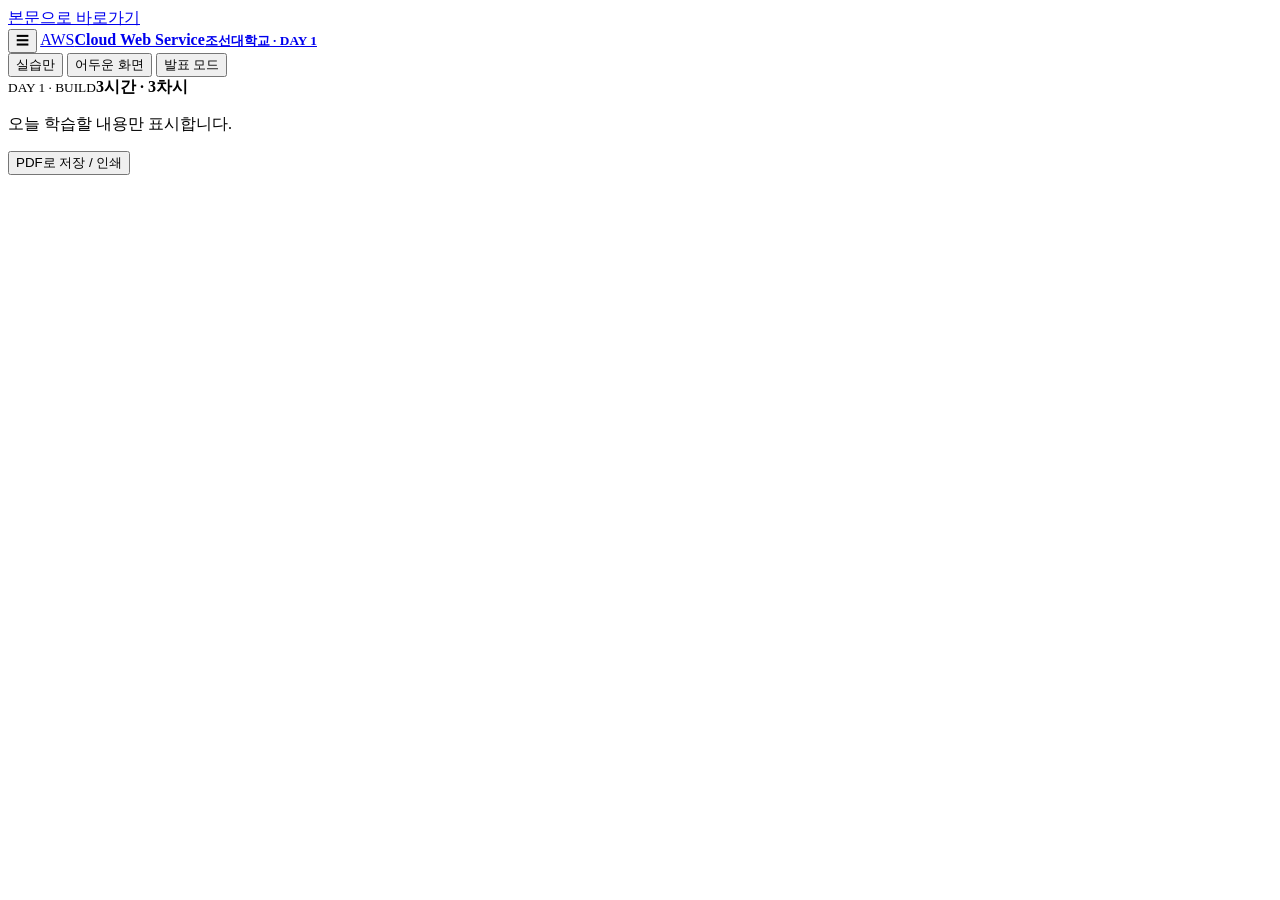
==== index.html @ 14985363 "Publish DAY 1 lecture site" ====
<!doctype html>
<html lang="ko">
<head>
  <meta charset="utf-8">
  <meta name="viewport" content="width=device-width,initial-scale=1">
  <meta name="description" content="IT 관련 전공 3·4학년을 위한 AWS 클라우드 웹서비스 구축 일자별 실습 교안">
  <meta name="theme-color" content="#111827">
  <title>조선대학교 AWS 클라우드 웹서비스 구축 · DAY 1</title>
  <link rel="icon" type="image/svg+xml" href="data:image/svg+xml,%3Csvg xmlns='http://www.w3.org/2000/svg' viewBox='0 0 64 64'%3E%3Crect width='64' height='64' rx='14' fill='%23111827'/%3E%3Cpath d='M14 38h36M19 29l13-10 13 10v16H19z' fill='none' stroke='%23ff9900' stroke-width='4' stroke-linecap='round' stroke-linejoin='round'/%3E%3C/svg%3E">
  <link rel="stylesheet" href="styles.css">
  <link rel="stylesheet" href="visuals.css">
  <link rel="stylesheet" href="effects.css">
</head>
<body>
  <a class="skip" href="#main">본문으로 바로가기</a>
  <header class="topbar">
    <button class="nav-toggle" id="navToggle" aria-label="목차 열기" aria-expanded="false">☰</button>
    <a class="brand" href="#home"><span>AWS</span><b>Cloud Web Service<small>조선대학교 · DAY 1</small></b></a>
    <div class="tools">
      <button id="practiceBtn" aria-pressed="false">실습만</button>
      <button id="themeBtn" aria-pressed="false">어두운 화면</button>
      <button class="accent" id="presentBtn">발표 모드</button>
    </div>
  </header>
  <aside class="sidebar" id="sidebar">
    <div class="side-head"><small>DAY 1 · BUILD</small><strong>3시간 · 3차시</strong><p>오늘 학습할 내용만 표시합니다.</p></div>
    <nav id="courseNav" aria-label="강의 목차"></nav>
    <button class="print" id="printBtn">PDF로 저장 / 인쇄</button>
  </aside>
  <main id="main">
    <section class="home" id="home"></section>
    <div id="lessonRoot"></div>
  </main>
  <div class="present-bar" id="presentBar" hidden><button id="prev">←</button><span id="counter">1 / 1</span><button id="next">→</button><button id="exit">발표 종료</button></div>
  <script src="course-day1.js"></script>
  <script src="app.js"></script>
</body>
</html>
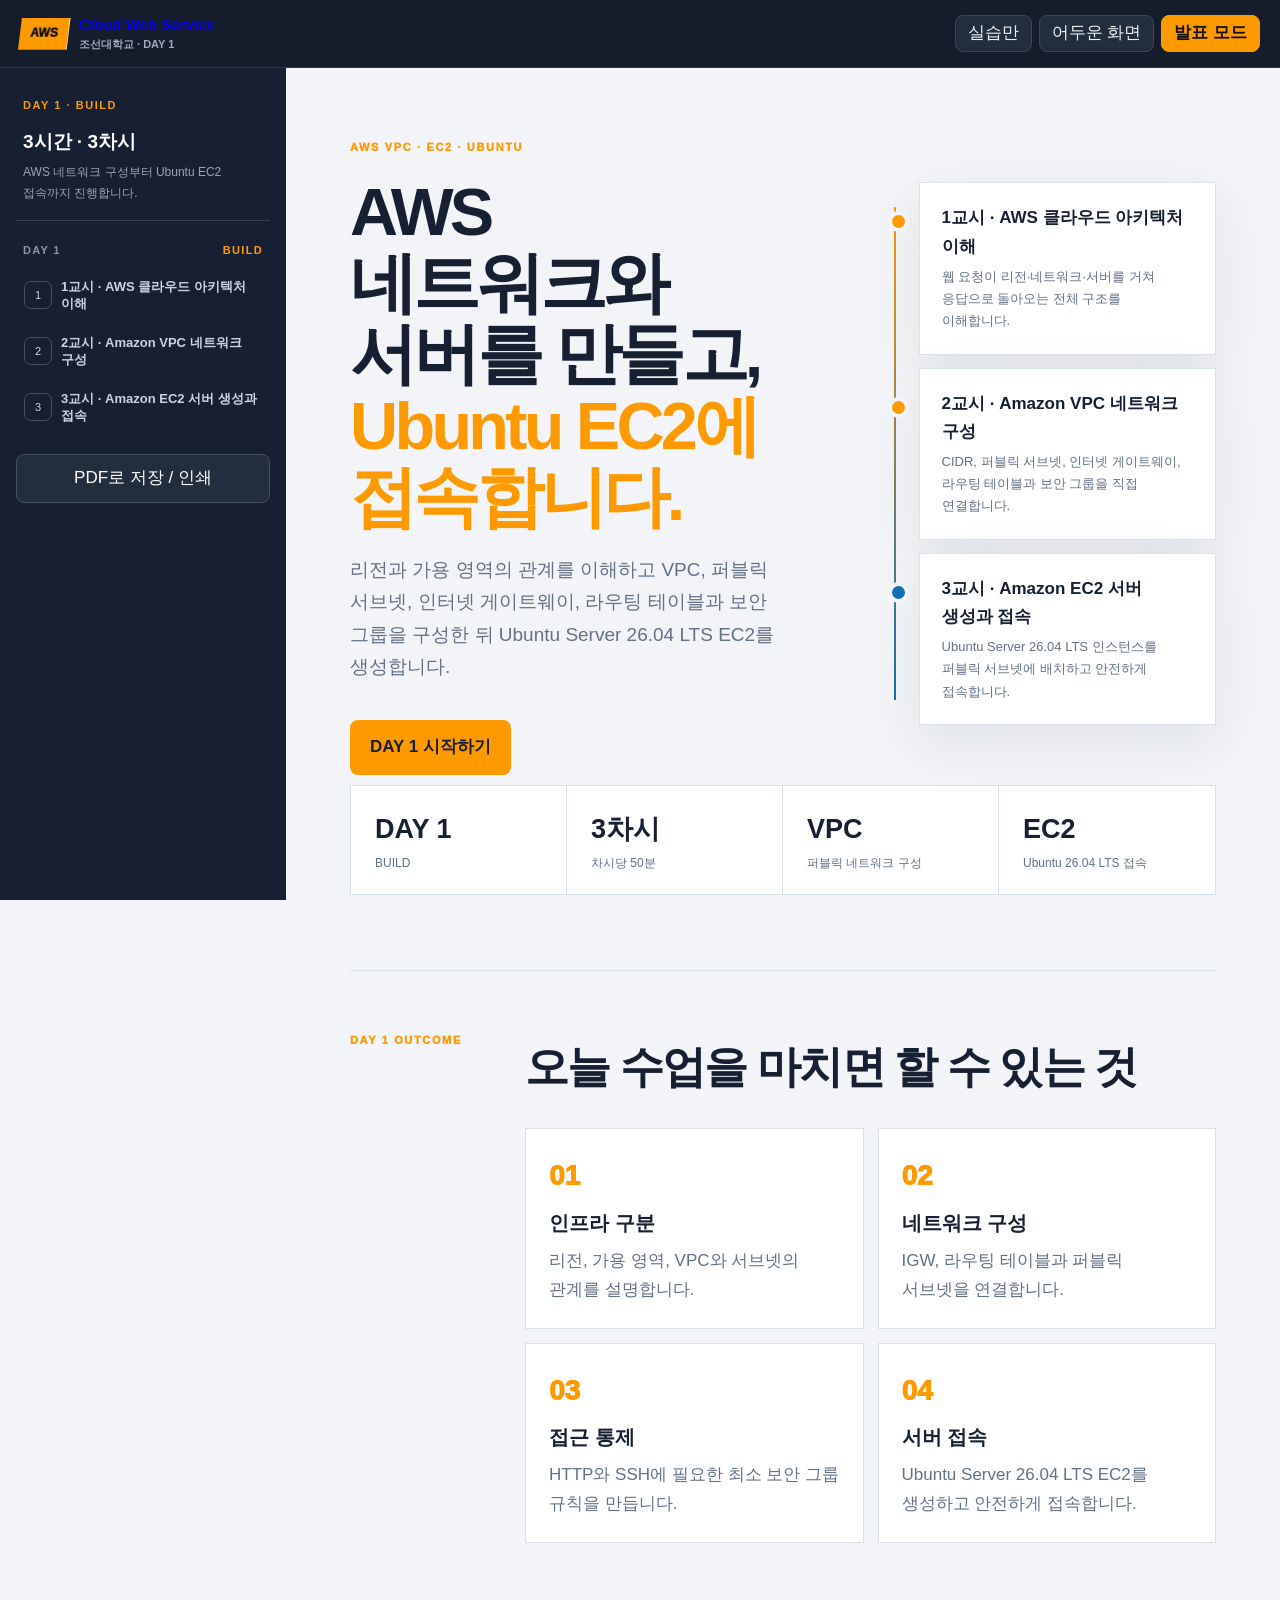
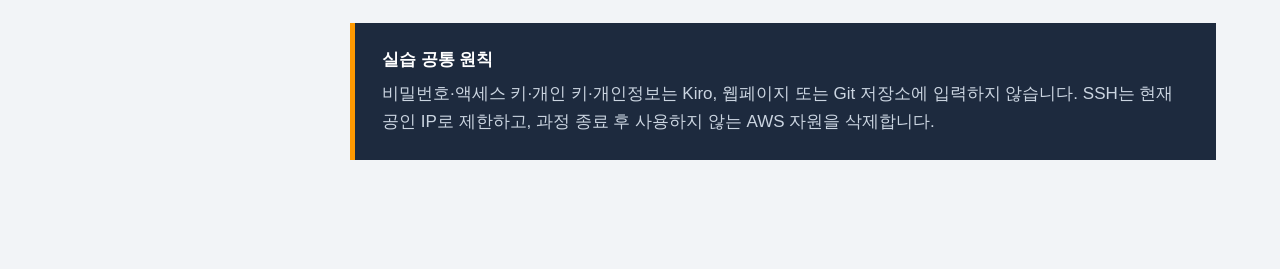
==== commit ad7210aa: "Version course data assets for fresh Pages loads" ====
--- a/index.html
+++ b/index.html
@@ -32,7 +32,7 @@
     <div id="lessonRoot"></div>
   </main>
   <div class="present-bar" id="presentBar" hidden><button id="prev">←</button><span id="counter">1 / 1</span><button id="next">→</button><button id="exit">발표 종료</button></div>
-  <script src="course-day1.js"></script>
+  <script src="course-day1.js?v=1459fa1e"></script>
   <script src="app.js"></script>
 </body>
 </html>
--- a/styles.css
+++ b/styles.css
@@ -0,0 +1 @@
+:root{--bg:#f2f4f7;--paper:#fff;--soft:#edf1f6;--ink:#172033;--muted:#647086;--line:#dbe1e9;--navy:#111827;--navy2:#1d2a3e;--orange:#ff9900;--orange2:#fff1d8;--blue:#146eb4;--green:#087a61;--red:#bd3540;--side:286px;--top:68px;--shadow:0 18px 52px rgba(17,24,39,.08)}*{box-sizing:border-box}html{scroll-behavior:smooth}body{margin:0;background:var(--bg);color:var(--ink);font:17px/1.7 Pretendard,"Noto Sans KR","Malgun Gothic",sans-serif;word-break:keep-all;-webkit-font-smoothing:antialiased}button{font:inherit;color:inherit}.skip{position:fixed;top:-60px;left:12px;z-index:999;background:#fff;padding:8px 12px}.skip:focus{top:8px}.topbar{position:fixed;inset:0 0 auto;z-index:90;height:var(--top);padding:0 20px;display:flex;align-items:center;gap:14px;background:rgba(17,24,39,.98);color:#fff;border-bottom:1px solid #2e3a4d}.brand{display:flex;align-items:center;gap:11px;text-decoration:none}.brand>span{display:grid;place-items:center;width:48px;height:31px;background:var(--orange);color:#111;font-size:12px;font-weight:950;transform:skew(-7deg)}.brand>b{font-size:15px;line-height:1.1}.brand small{display:block;color:#9eaabd;font-size:11px;margin-top:4px}.tools{margin-left:auto;display:flex;gap:7px}.tools button,.nav-toggle{min-height:37px;padding:0 12px;border:1px solid #3b4658;border-radius:8px;background:#222d3e;color:#eef2f7;cursor:pointer}.tools button:hover,.tools button[aria-pressed=true]{border-color:var(--orange);background:#3c2d17}.tools .accent{background:var(--orange);border-color:var(--orange);color:#111;font-weight:850}.nav-toggle{display:none;font-size:20px}.sidebar{position:fixed;left:0;top:var(--top);bottom:0;z-index:70;width:var(--side);padding:22px 16px;overflow-y:auto;background:#172033;color:#d8dfeb}.side-head{padding:0 7px 17px;border-bottom:1px solid #344054}.side-head small{color:var(--orange);font-size:11px;font-weight:900;letter-spacing:.14em}.side-head strong{display:block;margin-top:7px;color:#fff;font-size:19px}.side-head p{margin:4px 0 0;color:#98a5b8;font-size:12px}.daynav{margin:20px 0}.daynav>strong{display:flex;justify-content:space-between;padding:0 7px 6px;color:#8795a9;font-size:11px;letter-spacing:.12em}.daynav>strong em{color:var(--orange);font-style:normal}.navlesson{width:100%;display:grid;grid-template-columns:29px 1fr;gap:8px;align-items:center;margin:3px 0;padding:9px 8px;border:0;border-radius:9px;background:transparent;color:#cbd5e1;text-align:left;cursor:pointer}.navlesson:hover,.navlesson.active{background:#273449;color:#fff}.navlesson i{display:grid;place-items:center;width:28px;height:28px;border:1px solid #445065;border-radius:7px;font-style:normal;font-size:11px}.navlesson.active i{background:var(--orange);border-color:var(--orange);color:#111;font-weight:900}.navlesson span{font-size:13px;font-weight:700;line-height:1.35}.print{width:100%;padding:9px;border:1px solid #445065;border-radius:8px;background:#222d3e;color:#fff;cursor:pointer}main{margin-left:var(--side);padding-top:var(--top);min-height:100vh}.home,.lesson{max-width:1450px;margin:auto;padding:clamp(32px,5vw,76px)}.hero{display:grid;grid-template-columns:1.15fr .85fr;gap:clamp(35px,6vw,90px);align-items:center;min-height:480px}.hero small,.home-block>small,.lesson-tag,.slide-no{color:var(--orange);font-size:11px;font-weight:950;letter-spacing:.15em}.hero h1{margin:16px 0 21px;font-size:clamp(42px,5.2vw,73px);line-height:1.07;letter-spacing:-.055em}.hero h1 em{color:var(--orange);font-style:normal}.hero p{max-width:740px;color:var(--muted);font-size:19px}.hero button{margin-top:18px;padding:13px 20px;border:0;border-radius:8px;background:var(--orange);font-weight:900;cursor:pointer}.hero ol{position:relative;margin:0;padding:0 0 0 38px;list-style:none}.hero ol:before{content:"";position:absolute;left:13px;top:38px;bottom:38px;width:2px;background:linear-gradient(var(--orange),var(--blue))}.hero li{position:relative;margin:13px 0;padding:21px 22px;border:1px solid var(--line);background:var(--paper);box-shadow:var(--shadow)}.hero li:before{content:"";position:absolute;left:-32px;top:28px;width:13px;height:13px;border:4px solid var(--bg);border-radius:50%;background:var(--orange)}.hero li:nth-child(3):before{background:var(--blue)}.hero li b,.hero li span{display:block}.hero li span{margin-top:4px;color:var(--muted);font-size:13px}.stats{display:grid;grid-template-columns:repeat(4,1fr);margin:10px 0 75px;border:1px solid var(--line);background:var(--paper)}.stats div{padding:21px 24px;border-right:1px solid var(--line)}.stats div:last-child{border:0}.stats b,.stats span{display:block}.stats b{font-size:27px}.stats span{color:var(--muted);font-size:12px}.home-block{display:grid;grid-template-columns:150px 1fr;gap:25px;padding:60px 0;border-top:1px solid var(--line)}.home-block h2{margin:0 0 23px;font-size:clamp(29px,3.4vw,46px);letter-spacing:-.04em}.four,.grid2,.grid3{display:grid;gap:14px}.four,.grid2{grid-template-columns:repeat(2,1fr)}.grid3{grid-template-columns:repeat(3,1fr)}.four article,.card{padding:23px;border:1px solid var(--line);background:var(--paper)}.four article>b,.metric{color:var(--orange);font-size:28px;font-weight:950}.four h3,.card h3{margin:7px 0 6px}.four p,.card p{margin:0;color:var(--muted)}.notice{margin:20px 0 45px;padding:23px 27px;border-left:5px solid var(--orange);background:var(--navy2);color:#fff}.notice p{margin:5px 0 0;color:#cbd5e1}.lesson{display:none}.lesson.active{display:block}.lesson-hero{position:relative;overflow:hidden;min-height:300px;padding:clamp(35px,5vw,65px);display:flex;flex-direction:column;justify-content:flex-end;background:var(--navy);color:#fff}.lesson-hero:after{content:attr(data-index);position:absolute;right:-8px;top:-55px;color:rgba(255,153,0,.11);font-size:210px;font-weight:950}.lesson-hero>*{position:relative;z-index:1}.lesson-hero h1{margin:13px 0 10px;max-width:900px;font-size:clamp(40px,5vw,66px);line-height:1.08;letter-spacing:-.05em}.lesson-hero p{max-width:900px;margin:0;color:#c9d2df;font-size:18px}.plan{display:grid;grid-template-columns:170px 1fr;gap:20px;padding:25px 28px;margin:20px 0;border:1px solid var(--line);background:var(--paper)}.plan div{display:flex;flex-wrap:wrap;gap:8px}.plan span{padding:6px 9px;border-radius:5px;background:var(--soft);color:var(--muted);font-size:12px}.slide{min-height:410px;margin:20px 0;padding:clamp(29px,4.5vw,61px);border:1px solid var(--line);background:var(--paper);box-shadow:0 12px 40px rgba(17,24,39,.045)}.slide.practice{border-top:5px solid var(--orange)}.slide.trouble{border-top:5px solid var(--red)}.slide.summary{background:var(--navy);color:#fff}.slide h2{max-width:1050px;margin:10px 0 12px;font-size:clamp(30px,3.6vw,49px);line-height:1.18;letter-spacing:-.045em}.lead{margin:0 0 25px;color:var(--muted);font-size:18px}.summary .lead,.summary p,.summary li{color:#cbd5e1}.card.accent{background:var(--orange2);border-color:#ffd08a}.card.dark{background:var(--navy2);border-color:var(--navy2);color:#fff}.card.dark p{color:#cbd5e1}.flow{display:flex;gap:10px;margin:25px 0}.flow>div{position:relative;flex:1;padding:19px;border:1px solid var(--line);background:var(--soft)}.flow>div:not(:last-child):after{content:"→";position:absolute;z-index:2;right:-17px;top:50%;width:24px;height:24px;display:grid;place-items:center;transform:translateY(-50%);border-radius:50%;background:var(--orange);color:#111;font-weight:950}.flow b,.flow span{display:block}.flow span{margin-top:4px;color:var(--muted);font-size:13px}.compare{display:grid;grid-template-columns:1fr auto 1fr;gap:13px;align-items:stretch;margin:24px 0}.compare article{padding:24px;border:1px solid var(--line);background:var(--soft)}.compare mark{display:grid;place-items:center;background:none;color:var(--orange);font-weight:950}.layers{display:grid;gap:8px;margin:24px 0}.layers div{display:grid;grid-template-columns:180px 1fr;gap:12px;padding:14px 18px;border-left:6px solid var(--blue);background:var(--soft)}.layers div:nth-child(2){border-color:var(--orange)}.layers div:nth-child(3){border-color:var(--green)}.layers div:nth-child(4){border-color:#e2bd25}.layers span{color:var(--muted)}.callout{margin:23px 0;padding:18px 21px;border-left:5px solid var(--blue);background:#e9f4fc;color:#173c58}.callout.warn{border-color:var(--orange);background:var(--orange2);color:#573506}.callout.danger{border-color:var(--red);background:#ffedef;color:#6b1f25}.question{margin:22px 0;padding:19px 22px;border:1px dashed var(--orange);background:var(--orange2)}.steps{counter-reset:s;display:grid;gap:0;margin:25px 0}.step{position:relative;padding:0 0 24px 55px}.step:before{counter-increment:s;content:counter(s);position:absolute;left:0;top:0;width:39px;height:39px;display:grid;place-items:center;border-radius:9px;background:var(--orange);color:#111;font-weight:950}.step:not(:last-child):after{content:"";position:absolute;left:19px;top:42px;bottom:3px;width:2px;background:var(--line)}.step h3{margin:0 0 4px}.step p{margin:0;color:var(--muted)}.result{display:inline-block;margin-top:7px;padding:4px 8px;border-radius:4px;background:#e6f5ef;color:#08634c;font-size:12px;font-weight:850}.table{overflow:auto;margin:22px 0}table{width:100%;min-width:700px;border-collapse:collapse}th,td{padding:13px 15px;border:1px solid var(--line);text-align:left;vertical-align:top}th{background:var(--navy);color:#fff;font-size:13px}tr:nth-child(even) td{background:var(--soft)}pre{position:relative;margin:17px 0;padding:18px 80px 18px 19px;overflow:auto;background:#0c1320;color:#dbe7f5;font:14px/1.65 Consolas,monospace;white-space:pre-wrap}.copy{position:absolute;right:9px;top:9px;padding:5px 8px;border:1px solid #405069;border-radius:4px;background:#1d2a3d;color:#fff;cursor:pointer}.check{display:grid;gap:8px;margin:22px 0}.check label{display:flex;gap:10px;padding:11px 13px;border:1px solid var(--line);background:var(--soft)}.check input{accent-color:var(--orange)}.refs a{color:var(--blue);overflow-wrap:anywhere}.present-bar{position:fixed;z-index:300;left:50%;bottom:16px;transform:translateX(-50%);display:flex;align-items:center;gap:8px;padding:8px;border-radius:11px;background:#111827;color:#fff;box-shadow:0 15px 45px #0005}.present-bar[hidden]{display:none}.present-bar button{height:37px;min-width:41px;border:1px solid #3e495b;border-radius:6px;background:#222d3e;color:#fff}.present-bar span{min-width:70px;text-align:center;font-size:12px}.practice-only .slide:not(.practice):not(.trouble):not(.summary){display:none}.dark{--bg:#0d1521;--paper:#141e2c;--soft:#1a283b;--ink:#eef3f9;--muted:#aab6c7;--line:#324058;--orange2:#3a2a14}.dark .callout{background:#153148;color:#d8edff}.dark .callout.warn,.dark .question{background:#3a2b15;color:#ffe0aa}.dark .callout.danger{background:#3d1e24;color:#ffd5d9}.presenting{overflow:hidden}.presenting .topbar,.presenting .sidebar,.presenting .lesson-hero,.presenting .plan{display:none}.presenting main{margin:0;padding:0}.presenting .home{display:none!important}.presenting .lesson{max-width:none;height:100vh;padding:0}.presenting .slide{display:none!important;width:100vw;height:100vh;min-height:0;margin:0;padding:clamp(45px,7vw,105px);border:0;overflow:auto;box-shadow:none}.presenting .slide.current{display:block!important}.presenting .slide h2{font-size:clamp(43px,5vw,72px);max-width:1200px}.presenting .slide .lead{font-size:clamp(19px,2vw,28px)}.presenting .slide p,.presenting .slide li{font-size:clamp(18px,1.55vw,25px)}@media(max-width:1050px){:root{--side:252px}.hero{grid-template-columns:1fr}.grid3{grid-template-columns:repeat(2,1fr)}.tools button:not(.accent){display:none}}@media(max-width:760px){:root{--top:62px}.topbar{padding:0 11px}.nav-toggle{display:block}.brand small{display:none}.sidebar{width:min(310px,88vw);transform:translateX(-100%);transition:.22s}.sidebar.open{transform:none}main{margin:0}.home,.lesson{padding:24px 15px 55px}.hero h1{font-size:40px}.stats{grid-template-columns:repeat(2,1fr)}.stats div:nth-child(2){border-right:0}.home-block{grid-template-columns:1fr}.four,.grid2,.grid3{grid-template-columns:1fr}.plan{grid-template-columns:1fr}.slide{padding:29px 21px;min-height:0}.flow{flex-direction:column}.flow>div:not(:last-child):after{right:50%;top:auto;bottom:-17px;transform:translateX(50%) rotate(90deg)}.compare{grid-template-columns:1fr}.compare mark{transform:rotate(90deg)}.layers div{grid-template-columns:1fr}.tools .accent{padding:0 9px}}@media print{body{font-size:11pt}.topbar,.sidebar,.present-bar,.copy{display:none!important}main{margin:0;padding:0}.home,.lesson,.lesson.active{display:block!important;max-width:none;padding:0}.lesson{page-break-before:always}.slide{display:block!important;min-height:0;margin:0;padding:26px 0;border:0;border-top:1px solid #bbb;box-shadow:none;break-inside:avoid}}@media(prefers-reduced-motion:reduce){*{scroll-behavior:auto!important;animation:none!important;transition:none!important}}
--- a/visuals.css
+++ b/visuals.css
@@ -0,0 +1,909 @@
+/* 발표용 시각 자료: 일반 카드는 중립, 의미가 있는 상태만 색으로 구분 */
+.card.accent,
+.card.dark {
+  background: var(--paper);
+  border-color: var(--line);
+  color: var(--ink);
+}
+
+.card.dark p {
+  color: var(--muted);
+}
+
+.visual-icon {
+  display: grid;
+  place-items: center;
+  flex: 0 0 auto;
+  width: 64px;
+  height: 64px;
+  border: 1px solid color-mix(in srgb, var(--orange) 42%, var(--line));
+  border-radius: 18px;
+  background: color-mix(in srgb, var(--orange) 10%, var(--paper));
+  color: var(--orange);
+}
+
+.visual-icon svg {
+  display: block;
+  width: 42px;
+  height: 42px;
+  fill: none;
+  stroke: currentColor;
+  stroke-width: 3;
+  stroke-linecap: round;
+  stroke-linejoin: round;
+}
+
+.visual-card {
+  position: relative;
+  min-height: 206px;
+  display: grid;
+  grid-template-columns: 1fr 72px;
+  grid-template-areas:
+    "metric icon"
+    "title icon"
+    "copy copy";
+  align-content: start;
+  column-gap: 16px;
+}
+
+.visual-card .metric {
+  grid-area: metric;
+  align-self: center;
+}
+
+.visual-card .card-icon {
+  grid-area: icon;
+  width: 68px;
+  height: 68px;
+}
+
+.visual-card h3 {
+  grid-area: title;
+}
+
+.visual-card p {
+  grid-area: copy;
+  margin-top: 9px;
+}
+
+.visual-stage {
+  position: relative;
+  margin: 25px 0;
+  padding: clamp(22px, 3vw, 36px);
+  overflow: hidden;
+  border: 1px solid var(--line);
+  border-radius: 20px;
+  background: linear-gradient(135deg, color-mix(in srgb, var(--blue) 5%, var(--paper)), var(--paper));
+}
+
+.diagram-node {
+  min-width: 0;
+  display: flex;
+  flex-direction: column;
+  align-items: center;
+  justify-content: center;
+  gap: 8px;
+  padding: 20px;
+  border: 1px solid var(--line);
+  border-radius: 16px;
+  background: var(--paper);
+  text-align: center;
+  box-shadow: 0 12px 30px rgba(17, 24, 39, .06);
+}
+
+.diagram-node .visual-icon {
+  width: 72px;
+  height: 72px;
+}
+
+.diagram-node b {
+  font-size: 20px;
+}
+
+.diagram-node small,
+.az-card small,
+.region-title small,
+.bucket-shell small,
+.object-stack small {
+  display: block;
+  color: var(--muted);
+  font-size: 14px;
+  line-height: 1.45;
+}
+
+.diagram-node.selected {
+  border: 1px solid var(--line);
+  box-shadow: none;
+}
+
+.diagram-arrow {
+  display: grid;
+  place-items: center;
+  color: var(--orange);
+  font-size: 32px;
+  font-weight: 950;
+}
+
+.infra-zoom,
+.service-route {
+  display: grid;
+  grid-template-columns: 1fr 54px 1fr 54px 1fr;
+  align-items: stretch;
+  gap: 7px;
+}
+
+.region-criteria {
+  display: grid;
+  grid-template-columns: repeat(4, 1fr);
+  gap: 9px;
+  margin-top: 14px;
+}
+
+.region-criteria span,
+.concept-key span {
+  padding: 13px 15px;
+  border: 1px solid var(--line);
+  border-radius: 10px;
+  background: var(--soft);
+  color: var(--muted);
+  font-size: 14px;
+}
+
+.region-criteria b,
+.concept-key b {
+  display: block;
+  color: var(--ink);
+  font-size: 15px;
+}
+
+.az-visual {
+  padding-top: 22px;
+}
+
+.region-title {
+  display: flex;
+  align-items: center;
+  gap: 15px;
+  margin-bottom: 20px;
+}
+
+.region-title .visual-icon {
+  width: 58px;
+  height: 58px;
+}
+
+.region-title b {
+  display: block;
+  font-size: 21px;
+}
+
+.az-grid {
+  display: grid;
+  grid-template-columns: repeat(3, 1fr);
+  gap: 14px;
+}
+
+.az-card {
+  position: relative;
+  display: flex;
+  flex-direction: column;
+  align-items: center;
+  gap: 7px;
+  padding: 20px;
+  border: 1px solid var(--line);
+  border-radius: 15px;
+  background: var(--paper);
+  text-align: center;
+}
+
+.az-card .visual-icon {
+  width: 62px;
+  height: 62px;
+}
+
+.az-link {
+  display: grid;
+  grid-template-columns: 1fr auto 1fr;
+  align-items: center;
+  gap: 12px;
+  margin-top: 16px;
+  color: var(--blue);
+  font-size: 13px;
+  font-weight: 850;
+}
+
+.az-link i {
+  height: 2px;
+  background: repeating-linear-gradient(90deg, var(--blue) 0 9px, transparent 9px 15px);
+}
+
+.ha-visual {
+  display: grid;
+  justify-items: center;
+}
+
+.traffic-source {
+  display: flex;
+  align-items: center;
+  gap: 12px;
+}
+
+.traffic-source .visual-icon {
+  width: 58px;
+  height: 58px;
+}
+
+.traffic-split {
+  position: relative;
+  margin: 14px 0 28px;
+  padding: 6px 14px;
+  border-radius: 999px;
+  background: var(--navy);
+  color: #fff;
+  font-size: 13px;
+  font-weight: 850;
+}
+
+.traffic-split::after {
+  content: "";
+  position: absolute;
+  top: 100%;
+  left: 50%;
+  width: min(46vw, 500px);
+  height: 32px;
+  transform: translateX(-50%);
+  border: 2px solid var(--blue);
+  border-top: 0;
+  border-bottom: 0;
+}
+
+.ha-targets {
+  width: min(760px, 100%);
+  display: grid;
+  grid-template-columns: repeat(2, 1fr);
+  gap: 18px;
+}
+
+.ha-targets .failed {
+  border-color: #e8a0a6;
+  background: #fff6f7;
+}
+
+.ha-targets .failed .visual-icon {
+  color: var(--red);
+  border-color: #e8a0a6;
+  background: #ffedef;
+}
+
+.ha-targets .failed::after {
+  content: "×";
+  position: absolute;
+  top: 10px;
+  right: 14px;
+  color: var(--red);
+  font-size: 30px;
+  font-weight: 950;
+}
+
+.ha-targets .healthy {
+  border-color: #78c6ad;
+  background: #f2fbf7;
+}
+
+.ha-targets .healthy .visual-icon {
+  color: var(--green);
+  border-color: #78c6ad;
+  background: #e6f5ef;
+}
+
+.service-state {
+  margin-top: 18px;
+  padding: 9px 17px;
+  border-radius: 999px;
+  background: #e6f5ef;
+  color: #08634c;
+}
+
+.request-route {
+  display: grid;
+  grid-template-columns: 1fr auto 1fr auto 1fr auto 1fr;
+  align-items: center;
+  gap: 9px;
+}
+
+.request-route .diagram-node {
+  padding: 16px 12px;
+}
+
+.request-route .diagram-node b {
+  font-size: 16px;
+}
+
+.request-route .diagram-node .visual-icon {
+  width: 58px;
+  height: 58px;
+}
+
+.route-line {
+  position: relative;
+  color: var(--blue);
+  font-size: 12px;
+  font-weight: 850;
+}
+
+.route-line::after {
+  content: "→";
+  display: block;
+  color: var(--orange);
+  font-size: 28px;
+  line-height: 1;
+}
+
+.route-line.return::after {
+  content: "←";
+}
+
+.s3-visual {
+  display: grid;
+  grid-template-columns: .85fr 1.4fr;
+  gap: 22px;
+  align-items: center;
+}
+
+.bucket-shell {
+  display: flex;
+  flex-direction: column;
+  align-items: center;
+  gap: 8px;
+  text-align: center;
+}
+
+.bucket-shell .visual-icon {
+  width: 108px;
+  height: 108px;
+  border-radius: 28px;
+}
+
+.bucket-shell .visual-icon svg {
+  width: 72px;
+  height: 72px;
+}
+
+.object-stack {
+  display: grid;
+  gap: 9px;
+}
+
+.object-stack article {
+  display: grid;
+  grid-template-columns: 48px 1fr;
+  grid-template-areas: "icon title" "icon copy";
+  column-gap: 12px;
+  align-items: center;
+  padding: 12px 14px;
+  border: 1px solid var(--line);
+  border-radius: 12px;
+  background: var(--paper);
+}
+
+.object-stack .visual-icon {
+  grid-area: icon;
+  width: 48px;
+  height: 48px;
+  border-radius: 12px;
+}
+
+.object-stack .visual-icon svg {
+  width: 30px;
+  height: 30px;
+}
+
+.object-stack b {
+  grid-area: title;
+}
+
+.object-stack small {
+  grid-area: copy;
+}
+
+.concept-key {
+  display: grid;
+  grid-template-columns: repeat(3, 1fr);
+  gap: 9px;
+}
+
+.dark .visual-stage {
+  background: linear-gradient(135deg, #101d2d, var(--paper));
+}
+
+.dark .visual-icon {
+  background: #2b251e;
+}
+
+.dark .ha-targets .failed {
+  background: #351b21;
+}
+
+.dark .ha-targets .healthy {
+  background: #133429;
+}
+
+.dark .service-state {
+  background: #173c32;
+  color: #b9f1da;
+}
+
+.presenting .visual-card {
+  min-height: 250px;
+}
+
+.presenting .visual-icon {
+  width: 82px;
+  height: 82px;
+}
+
+.presenting .visual-icon svg {
+  width: 54px;
+  height: 54px;
+}
+
+.presenting .visual-stage {
+  margin-top: 32px;
+}
+
+.presenting .diagram-node b {
+  font-size: clamp(20px, 1.8vw, 28px);
+}
+
+.presenting .diagram-node small,
+.presenting .az-card small,
+.presenting .region-title small,
+.presenting .bucket-shell small,
+.presenting .object-stack small {
+  font-size: clamp(14px, 1.15vw, 18px);
+}
+
+@media (max-width: 900px) {
+  .infra-zoom,
+  .service-route {
+    grid-template-columns: 1fr;
+  }
+
+  .diagram-arrow {
+    transform: rotate(90deg);
+  }
+
+  .region-criteria,
+  .concept-key {
+    grid-template-columns: repeat(2, 1fr);
+  }
+
+  .request-route {
+    grid-template-columns: 1fr;
+  }
+
+  .route-line {
+    text-align: center;
+  }
+
+  .route-line::after {
+    transform: rotate(90deg);
+  }
+
+  .s3-visual {
+    grid-template-columns: 1fr;
+  }
+
+  .traffic-split::after {
+    width: 70vw;
+  }
+
+  .presenting .visual-stage {
+    overflow: auto;
+  }
+}
+
+@media (max-width: 620px) {
+  .region-criteria,
+  .concept-key,
+  .az-grid,
+  .ha-targets {
+    grid-template-columns: 1fr;
+  }
+
+  .traffic-split::after {
+    display: none;
+  }
+
+  .visual-card {
+    min-height: 0;
+  }
+
+  .visual-stage,
+  .presenting .visual-stage {
+    padding: 18px;
+    border-radius: 14px;
+  }
+}
+
+@media print {
+  .visual-stage,
+  .visual-card {
+    break-inside: avoid;
+  }
+}
+
+/* 발표 모드에서 S3 객체 목록의 작은 아이콘이 본문을 침범하지 않도록 크기를 고정 */
+.presenting .object-stack article {
+  min-height: 94px;
+  grid-template-columns: 64px minmax(0, 1fr);
+}
+
+.presenting .object-stack .visual-icon {
+  width: 60px;
+  height: 60px;
+}
+
+.presenting .object-stack .visual-icon svg {
+  width: 38px;
+  height: 38px;
+}
+
+.presenting .object-stack b,
+.presenting .object-stack small {
+  min-width: 0;
+  overflow-wrap: anywhere;
+}
+
+/* 실습 단계의 흰색 표시는 입력란이 아니라 단계 완료 후 확인할 결과임을 명시 */
+.result {
+  display: inline-flex;
+  align-items: center;
+  gap: 7px;
+  border: 1px solid #a8d5c6;
+  background: #eff9f5;
+}
+
+.result::before {
+  content: "확인 결과";
+  padding-right: 7px;
+  border-right: 1px solid #a8d5c6;
+  color: var(--green);
+  font-size: .9em;
+  font-weight: 950;
+}
+
+.presenting .result {
+  padding: 7px 10px;
+  font-size: clamp(13px, 1vw, 16px);
+}
+
+.dark .result {
+  border-color: #357c68;
+  background: #173c32;
+  color: #c8f3e3;
+}
+
+.dark .result::before {
+  border-color: #357c68;
+  color: #77d7b7;
+}
+
+.practice-only .lesson.active::before {
+  content: "실습 화면만 표시 중 · 전체 강의를 보려면 상단의 ‘전체 보기’를 선택하세요.";
+  display: block;
+  margin-bottom: 14px;
+  padding: 11px 15px;
+  border-left: 5px solid var(--orange);
+  background: var(--orange2);
+  color: var(--ink);
+  font-size: 14px;
+  font-weight: 800;
+}
+
+.presenting.practice-only .lesson.active::before {
+  display: none;
+}
+
+@media print {
+  .practice-only .lesson.active::before {
+    display: none;
+  }
+}
+
+/* VPC와 서버 구조를 실제 연결 관계로 표현하는 강의용 다이어그램 */
+.vpc-map {
+  display: grid;
+  grid-template-columns: minmax(0, 1fr) 210px;
+  gap: 22px;
+  align-items: center;
+}
+
+.vpc-boundary {
+  padding: 18px;
+  border: 2px solid var(--blue);
+  border-radius: 18px;
+  background: color-mix(in srgb, var(--blue) 5%, var(--paper));
+}
+
+.vpc-boundary > b {
+  display: block;
+  margin-bottom: 14px;
+  font-size: 20px;
+}
+
+.subnet-block {
+  display: grid;
+  grid-template-columns: 64px minmax(0, 1fr) minmax(130px, .45fr);
+  gap: 14px;
+  align-items: center;
+  padding: 18px;
+  border: 1px dashed var(--blue);
+  border-radius: 14px;
+  background: var(--paper);
+}
+
+.subnet-block small,
+.gateway-node small,
+.mini-instance small,
+.security-flow small,
+.diag-stack small,
+.architecture-final small,
+.cleanup-flow small {
+  display: block;
+  color: var(--muted);
+  font-size: 13px;
+}
+
+.mini-instance,
+.gateway-node {
+  display: grid;
+  justify-items: center;
+  gap: 7px;
+  padding: 15px;
+  border: 1px solid var(--line);
+  border-radius: 13px;
+  background: var(--paper);
+  text-align: center;
+}
+
+.mini-instance .visual-icon,
+.gateway-node .visual-icon {
+  width: 58px;
+  height: 58px;
+}
+
+.mini-instance.selected {
+  border: 1px solid var(--line);
+}
+
+.security-flow {
+  display: grid;
+  grid-template-columns: 1fr 1.1fr 1fr;
+  grid-template-areas:
+    "web gate server"
+    "admin gate server";
+  gap: 14px;
+  align-items: center;
+}
+
+.security-client,
+.security-gate,
+.security-server {
+  display: grid;
+  justify-items: center;
+  gap: 7px;
+  padding: 18px;
+  border: 1px solid var(--line);
+  border-radius: 14px;
+  background: var(--paper);
+  text-align: center;
+}
+
+.security-client { grid-area: web; }
+.security-client.admin { grid-area: admin; }
+.security-gate {
+  grid-area: gate;
+  border: 2px solid var(--blue);
+}
+.security-server { grid-area: server; }
+
+.security-flow > div {
+  position: relative;
+}
+
+.security-client::after,
+.security-gate::after {
+  content: "→";
+  position: absolute;
+  right: -22px;
+  top: 50%;
+  transform: translateY(-50%);
+  color: var(--orange);
+  font-size: 24px;
+  font-weight: 900;
+}
+
+.diag-stack {
+  display: grid;
+  grid-template-columns: repeat(5, 1fr);
+  gap: 10px;
+}
+
+.diag-stack > div {
+  display: grid;
+  justify-items: center;
+  gap: 8px;
+  padding: 18px 12px;
+  border: 1px solid var(--line);
+  border-radius: 13px;
+  background: var(--paper);
+  text-align: center;
+}
+
+.architecture-final {
+  display: grid;
+  grid-template-columns: 150px minmax(0, 1fr) 150px;
+  gap: 18px;
+  align-items: center;
+}
+
+.arch-user,
+.arch-dev {
+  display: grid;
+  justify-items: center;
+  gap: 8px;
+  text-align: center;
+}
+
+.arch-vpc {
+  display: grid;
+  grid-template-columns: repeat(2, 1fr);
+  gap: 10px;
+  padding: 18px;
+  border: 2px solid var(--blue);
+  border-radius: 18px;
+}
+
+.arch-vpc > b,
+.arch-subnet {
+  grid-column: 1 / -1;
+}
+
+.arch-vpc > div {
+  display: flex;
+  align-items: center;
+  gap: 9px;
+  padding: 12px;
+  border: 1px solid var(--line);
+  border-radius: 12px;
+  background: var(--paper);
+}
+
+.arch-vpc .visual-icon {
+  width: 46px;
+  height: 46px;
+  border-radius: 11px;
+}
+
+.arch-subnet {
+  flex-wrap: wrap;
+  border-style: dashed !important;
+}
+
+.arch-subnet > b {
+  width: 100%;
+}
+
+.cleanup-flow {
+  display: grid;
+  grid-template-columns: repeat(6, 1fr);
+  gap: 9px;
+}
+
+.cleanup-flow > div {
+  display: grid;
+  align-content: start;
+  gap: 6px;
+  min-width: 0;
+  padding: 15px 12px;
+  border: 1px solid var(--line);
+  border-radius: 12px;
+  background: var(--paper);
+}
+
+.cleanup-flow span {
+  display: grid;
+  place-items: center;
+  width: 30px;
+  height: 30px;
+  border-radius: 50%;
+  background: var(--navy);
+  color: #fff;
+  font-weight: 900;
+}
+
+.presenting .slide {
+  width: 100%;
+  height: 100dvh;
+  padding-bottom: 92px;
+}
+
+.presenting .flow > div,
+.presenting .card {
+  min-width: 0;
+}
+
+.presenting .table {
+  max-height: 52vh;
+}
+
+@media (max-width: 1000px) {
+  .vpc-map,
+  .architecture-final {
+    grid-template-columns: 1fr;
+  }
+
+  .security-flow {
+    grid-template-columns: 1fr;
+    grid-template-areas: "web" "admin" "gate" "server";
+  }
+
+  .security-client::after,
+  .security-gate::after {
+    display: none;
+  }
+
+  .diag-stack {
+    grid-template-columns: repeat(2, 1fr);
+  }
+
+  .cleanup-flow {
+    grid-template-columns: repeat(3, 1fr);
+  }
+}
+
+@media (max-width: 620px) {
+  .subnet-block,
+  .diag-stack,
+  .cleanup-flow {
+    grid-template-columns: 1fr;
+  }
+}
+
+@media (prefers-reduced-motion: no-preference) {
+  .presenting .slide.current .vpc-boundary,
+  .presenting .slide.current .security-gate,
+  .presenting .slide.current .arch-vpc {
+    animation: nodeIn .5s .18s both;
+  }
+
+  .presenting .slide.current .subnet-block,
+  .presenting .slide.current .security-server,
+  .presenting .slide.current .arch-subnet {
+    animation: nodeIn .5s .48s both;
+  }
+
+  .presenting .slide.current .mini-instance,
+  .presenting .slide.current .gateway-node,
+  .presenting .slide.current .security-client,
+  .presenting .slide.current .arch-user,
+  .presenting .slide.current .arch-dev {
+    animation: iconPop .5s .78s both;
+  }
+
+  .presenting .slide.current .diag-stack > div,
+  .presenting .slide.current .cleanup-flow > div {
+    animation: copyIn .38s both;
+  }
+
+  .presenting .slide.current .diag-stack > div:nth-child(2),
+  .presenting .slide.current .cleanup-flow > div:nth-child(2) { animation-delay: .12s; }
+  .presenting .slide.current .diag-stack > div:nth-child(3),
+  .presenting .slide.current .cleanup-flow > div:nth-child(3) { animation-delay: .24s; }
+  .presenting .slide.current .diag-stack > div:nth-child(4),
+  .presenting .slide.current .cleanup-flow > div:nth-child(4) { animation-delay: .36s; }
+  .presenting .slide.current .diag-stack > div:nth-child(5),
+  .presenting .slide.current .cleanup-flow > div:nth-child(5) { animation-delay: .48s; }
+  .presenting .slide.current .cleanup-flow > div:nth-child(6) { animation-delay: .60s; }
+}
--- a/effects.css
+++ b/effects.css
@@ -0,0 +1,27 @@
+.card,.hero li,.navlesson,.tools button{transition:transform .2s ease,border-color .2s ease,background .2s ease}
+.card:hover,.hero li:hover{transform:translateY(-3px);border-color:#ffb84d}
+.presenting .slide.current{animation:slideIn .28s ease both}
+@keyframes slideIn{from{opacity:0;transform:translateX(18px)}to{opacity:1;transform:none}}
+@media(prefers-reduced-motion:reduce){.card,.hero li,.navlesson,.tools button{transition:none}.presenting .slide.current{animation:none}}
+.visual-card .visual-icon,.diagram-node .visual-icon,.az-card .visual-icon,.bucket-shell .visual-icon{transition:transform .28s ease,box-shadow .28s ease}
+.visual-card:hover .visual-icon,.diagram-node:hover .visual-icon,.az-card:hover .visual-icon{transform:translateY(-4px) rotate(-2deg);box-shadow:0 12px 24px rgba(255,153,0,.18)}
+.presenting .slide.current .visual-card{--card-delay:0s}.presenting .slide.current .visual-card:nth-child(2){--card-delay:.08s}.presenting .slide.current .visual-card:nth-child(3){--card-delay:.16s}.presenting .slide.current .visual-card:nth-child(4){--card-delay:.24s}.presenting .slide.current .visual-card:nth-child(5){--card-delay:.32s}.presenting .slide.current .visual-card:nth-child(6){--card-delay:.40s}
+.presenting .slide.current .visual-card .metric{animation:nameIn .34s var(--card-delay) both}
+.presenting .slide.current .visual-card .card-icon{animation:iconPop .56s calc(var(--card-delay) + .22s) cubic-bezier(.2,.9,.25,1.25) both}
+.presenting .slide.current .visual-card h3,.presenting .slide.current .visual-card p{animation:copyIn .42s calc(var(--card-delay) + .56s) both}
+.presenting .slide.current .visual-stage .diagram-node,.presenting .slide.current .visual-stage .region-title,.presenting .slide.current .visual-stage .traffic-source,.presenting .slide.current .visual-stage .bucket-shell{animation:nodeIn .55s .12s both}
+.presenting .slide.current .visual-stage .diagram-node:nth-child(3){animation-delay:.42s}.presenting .slide.current .visual-stage .diagram-node:nth-child(5){animation-delay:.72s}.presenting .slide.current .visual-stage .diagram-node:nth-child(7){animation-delay:1.02s}
+.presenting .slide.current .visual-stage .diagram-arrow,.presenting .slide.current .visual-stage .route-line{animation:arrowIn .34s .32s both}.presenting .slide.current .visual-stage .diagram-arrow:nth-child(4),.presenting .slide.current .visual-stage .route-line:nth-child(4){animation-delay:.62s}.presenting .slide.current .visual-stage .route-line:nth-child(6){animation-delay:.92s}
+.presenting .slide.current .az-grid .az-card{animation:nodeIn .5s .34s both}.presenting .slide.current .az-grid .az-card:nth-child(2){animation-delay:.52s}.presenting .slide.current .az-grid .az-card:nth-child(3){animation-delay:.70s}
+.presenting .slide.current .az-link i{animation:networkMove 1.2s .9s linear infinite}
+.presenting .slide.current .traffic-split{animation:nameIn .4s .38s both}.presenting .slide.current .ha-targets .failed{animation:nodeIn .5s .65s both}.presenting .slide.current .ha-targets .healthy{animation:nodeIn .5s .85s both}.presenting .slide.current .service-state{animation:statusIn .5s 1.15s both}
+.presenting .slide.current .object-stack article{animation:copyIn .42s .45s both}.presenting .slide.current .object-stack article:nth-child(2){animation-delay:.62s}.presenting .slide.current .object-stack article:nth-child(3){animation-delay:.79s}
+.presenting .slide.current .ha-targets .healthy .visual-icon{animation:softPulse 1.8s 1.25s ease-in-out infinite}
+@keyframes nameIn{from{opacity:0;transform:translateY(-10px)}to{opacity:1;transform:none}}
+@keyframes iconPop{0%{opacity:0;transform:scale(.55) rotate(-12deg)}70%{opacity:1;transform:scale(1.08) rotate(2deg)}100%{opacity:1;transform:none}}
+@keyframes copyIn{from{opacity:0;transform:translateY(13px)}to{opacity:1;transform:none}}
+@keyframes nodeIn{from{opacity:0;transform:translateY(20px) scale(.96)}to{opacity:1;transform:none}}
+@keyframes arrowIn{from{opacity:0;transform:scaleX(.25)}to{opacity:1;transform:none}}
+@keyframes statusIn{from{opacity:0;transform:scale(.8)}to{opacity:1;transform:none}}
+@keyframes softPulse{0%,100%{box-shadow:0 0 0 0 rgba(255,153,0,.18)}50%{box-shadow:0 0 0 12px rgba(255,153,0,0)}}
+@keyframes networkMove{from{background-position:0 0}to{background-position:30px 0}}
